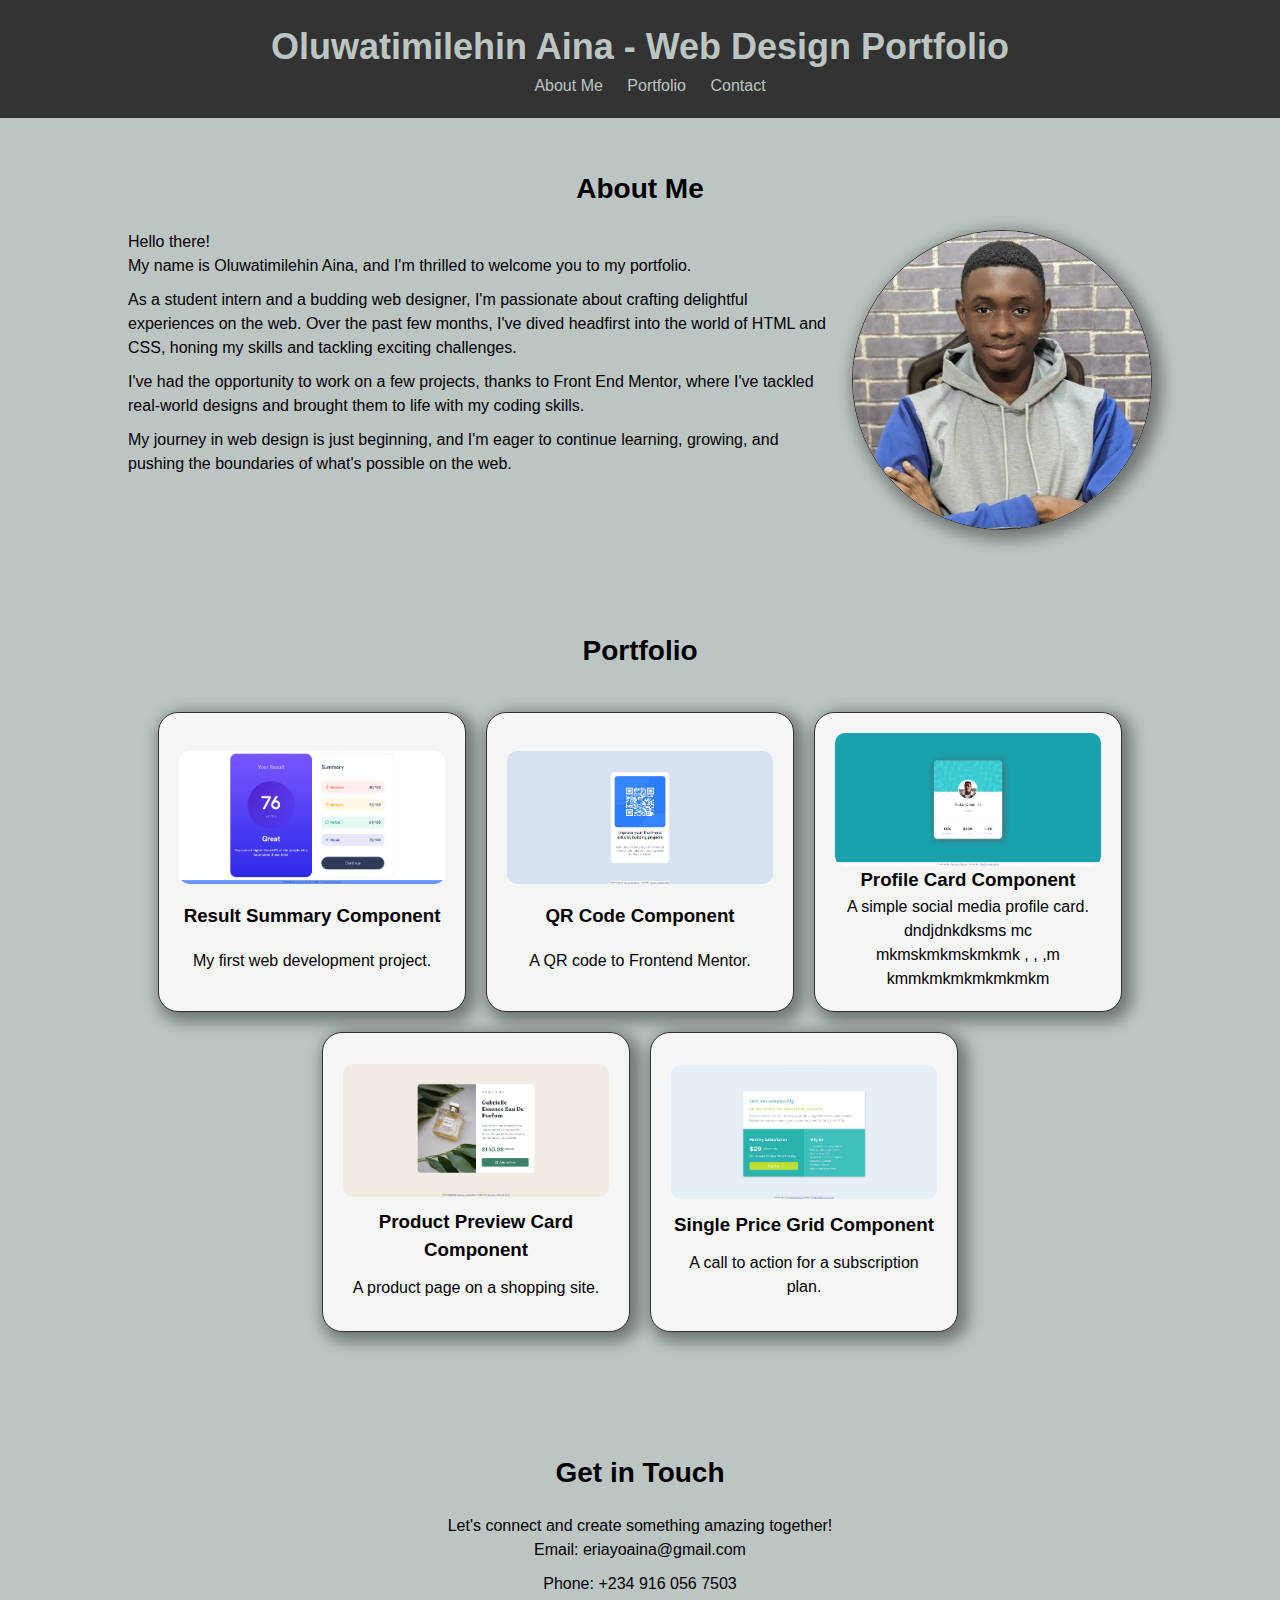
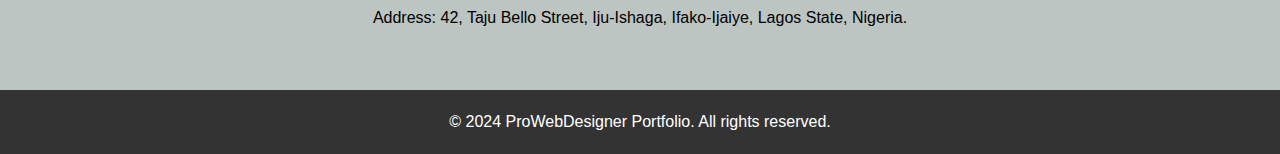
==== index.html @ 7d4c48ee "Added Portfolio files" ====
<!DOCTYPE html>
<html lang="en">
<head>
    <meta charset="UTF-8">
    <meta name="viewport" content="width=device-width, initial-scale=1.0">
    <title>Timilehin Aina's Design Portfolio</title>
    <link rel="stylesheet" href="styles.css">
</head>
<body>
    <header>
        <div class="container">
            <h1>Oluwatimilehin Aina - Web Design Portfolio</h1>
            <nav>
                <ul>
                    <li><a href="#about">About Me</a></li>
                    <li><a href="#portfolio">Portfolio</a></li>
                    <li><a href="#contact">Contact</a></li>
                </ul>
            </nav>
        </div>
    </header>

    <section id="about">
        <div class="container centered">
            <h2>About Me</h2>
            <div class="about-details">
                <img src="./assets/images/profile-pic.jpg" alt="profile-pic">
                <span>Hello there!</span>
                <p>My name is Oluwatimilehin Aina, and I'm thrilled to welcome you to my portfolio.</p>
                <p>As a student intern and a budding web designer, I'm passionate about crafting delightful experiences on the web. Over the past few months, I've dived headfirst into the world of HTML and CSS, honing my skills and tackling exciting challenges.</p>
                <p>I've had the opportunity to work on a few projects, thanks to Front End Mentor, where I've tackled real-world designs and brought them to life with my coding skills.</p>
                <p>My journey in web design is just beginning, and I'm eager to continue learning, growing, and pushing the boundaries of what's possible on the web.</p>
            </div>
        </div>
    </section>

    <section id="portfolio">
        <div class="container centered">
            <h2>Portfolio</h2>
            <div class="portfolio-items" id="portfolio-container">
                <!-- Portfolio items will be added dynamically here -->
            </div>
        </div>
    </section>

    <section id="contact">
        <div class="container centered">
            <h2>Get in Touch</h2>
            <p>Let's connect and create something amazing together!</p>
            <div class="contact-details">
                <p>Email: eriayoaina@gmail.com</p>
                <p>Phone: +234 916 056 7503</p>
                <p>Address: 42, Taju Bello Street, Iju-Ishaga, Ifako-Ijaiye, Lagos State, Nigeria.</p>
            </div>
        </div>
    </section>

    <footer>
        <div class="container">
            <p>&copy; 2024 ProWebDesigner Portfolio. All rights reserved.</p>
        </div>
    </footer>

    <script src="script.js"></script>
</body>
</html>
---- styles.css ----
*, *::before, *::after {
    box-sizing: border-box;
  }
  * {
    margin: 0;
  }
  body {
    line-height: 1.5;
    -webkit-font-smoothing: antialiased;
  }
  img, picture, video, canvas, svg {
    display: block;
    max-width: 100%;
  }
  input, button, textarea, select {
    font: inherit;
  }
  p, h1, h2, h3, h4, h5, h6 {
    overflow-wrap: break-word;
  }
  #root, #__next {
    isolation: isolate;
  }
  /*-----------------------------------------------------------------------------*/
body {
    font-family: 'Comic Sans MS', sans-serif;
    background-color: #BCC5C2;
}

.container {
    width: 80%;
    margin: auto;
}

header, section, footer {
    padding: 5px;
}

header {
    background: #333;
    color: #BCC5C2;
    padding: 20px 0;
}

header h1 {
    font-size: 36px;
    font-weight: bold;
    text-align: center;
}

nav ul {
    list-style-type: none;
    text-align: center;
}

nav ul li {
    display: inline;
    margin-right: 20px;
}

nav ul li a {
    color: #BCC5C2;
    text-decoration: none;
}

section {
    padding: 50px 0;
}

section h2 {
    font-size: 28px;
    margin-bottom: 20px;
    text-align: center;
}

.about-details {
    text-align: left;
}

.about-details img{
    max-width: 100%;
    height: 300px;
    float: right;
    margin-left: 20px;
    border: 1px solid #333333;
    border-radius: 50%;
    box-shadow: 5px 5px 15px 5px  rgb(0, 0, 0, 0.4);
    
}

.about-details p {
    margin-bottom: 10px;
}

.portfolio-items {
    display: flex;
    flex-wrap: wrap;
    justify-content: center;
    align-content: center;
    gap: 20px;
    padding: 20px;
}

.portfolio-item {
    flex: 0 0 calc(33.33% - 20px); 
    max-width: calc(33.33% - 20px);
    min-height: 300px;
    box-sizing: border-box;
    background-color: whitesmoke;
    border: 1px solid #333333;
    border-radius: 20px;
    padding: 20px; 
    box-shadow: 5px 5px 15px 5px  rgb(0, 0, 0, 0.4);
    display: flex;
    flex-direction: column;
    justify-content: space-evenly;
    text-align: center;
}

.portfolio-item img {
    max-width: 100%;
    height:auto;
    border-radius: 10px;
}


footer {
    background: #333;
    color: #fff;
    padding: 20px 0;
    text-align: center;
}

.contact-details {
    text-align: center;
}

.contact-details p {
    margin-bottom: 10px;
}

.centered {
    display: flex;
    align-items: center;
    justify-content: center;
    flex-direction: column;
}

@media screen and (max-width: 992px) {
    /* Two items per row for medium-sized screens */
    .about-details {
        text-align: center;
    }
    
    .about-details img{
        width: auto;
        margin: auto;
        height: 300px;
        float: none;

    }
    .portfolio-item {
        flex-basis: calc(50% - 20px);
        max-width: calc(50% - 20px);
    }
}

@media screen and (max-width: 768px) {
    /* One item per row for small screens */
    .about-details img{
        height: 200px;
    }
    .portfolio-item {
        flex-basis: calc(100% - 20px);
        max-width: calc(100% - 20px);
    }
}
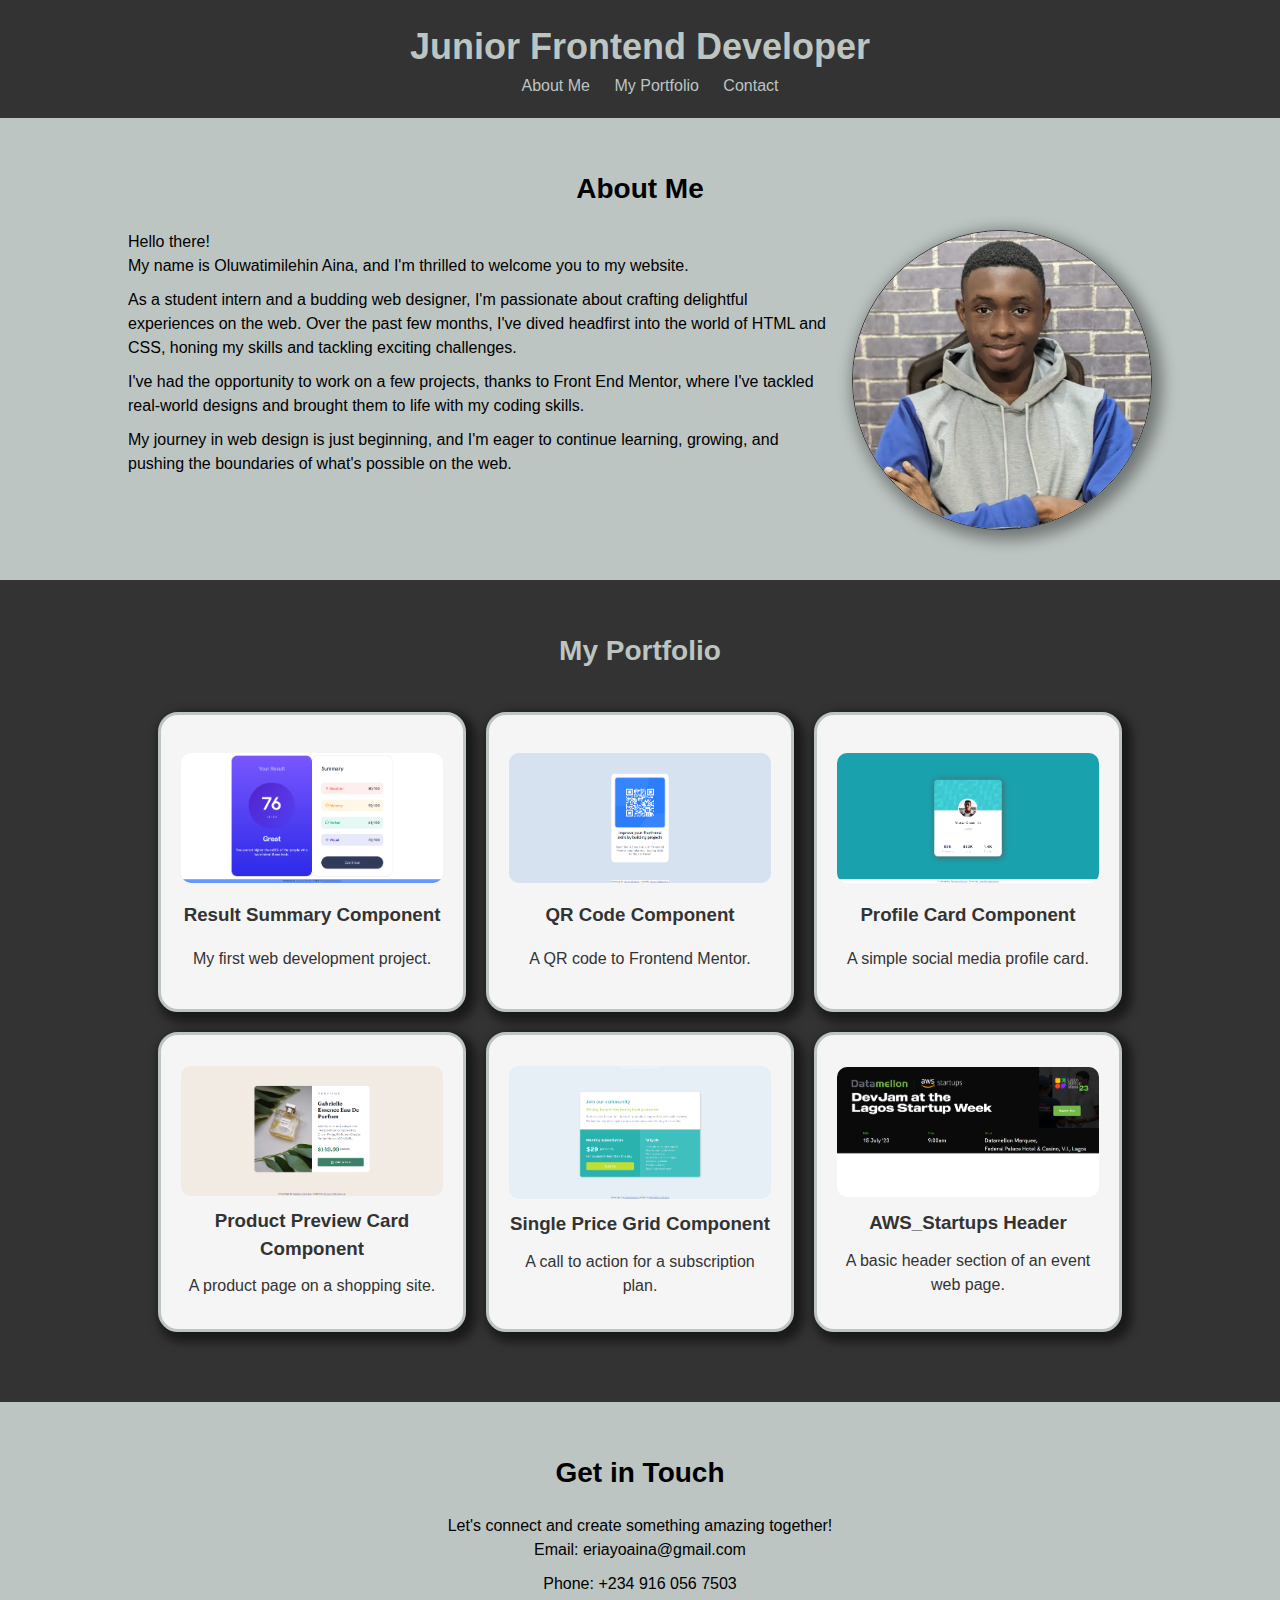
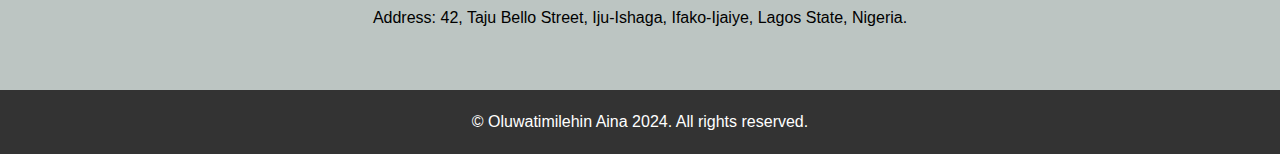
==== commit acead91e: "Made some text edits" ====
--- a/index.html
+++ b/index.html
@@ -9,11 +9,11 @@
 <body>
     <header>
         <div class="container">
-            <h1>Oluwatimilehin Aina - Web Design Portfolio</h1>
+            <h1>Junior Frontend Developer</h1>
             <nav>
                 <ul>
                     <li><a href="#about">About Me</a></li>
-                    <li><a href="#portfolio">Portfolio</a></li>
+                    <li><a href="#portfolio">My Portfolio</a></li>
                     <li><a href="#contact">Contact</a></li>
                 </ul>
             </nav>
@@ -26,7 +26,7 @@
             <div class="about-details">
                 <img src="./assets/images/profile-pic.jpg" alt="profile-pic">
                 <span>Hello there!</span>
-                <p>My name is Oluwatimilehin Aina, and I'm thrilled to welcome you to my portfolio.</p>
+                <p>My name is Oluwatimilehin Aina, and I'm thrilled to welcome you to my website.</p>
                 <p>As a student intern and a budding web designer, I'm passionate about crafting delightful experiences on the web. Over the past few months, I've dived headfirst into the world of HTML and CSS, honing my skills and tackling exciting challenges.</p>
                 <p>I've had the opportunity to work on a few projects, thanks to Front End Mentor, where I've tackled real-world designs and brought them to life with my coding skills.</p>
                 <p>My journey in web design is just beginning, and I'm eager to continue learning, growing, and pushing the boundaries of what's possible on the web.</p>
@@ -36,7 +36,7 @@
 
     <section id="portfolio">
         <div class="container centered">
-            <h2>Portfolio</h2>
+            <h2>My Portfolio</h2>
             <div class="portfolio-items" id="portfolio-container">
                 <!-- Portfolio items will be added dynamically here -->
             </div>
@@ -57,7 +57,7 @@
 
     <footer>
         <div class="container">
-            <p>&copy; 2024 ProWebDesigner Portfolio. All rights reserved.</p>
+            <p>&copy; Oluwatimilehin Aina 2024. All rights reserved.</p>
         </div>
     </footer>
 
--- a/styles.css
+++ b/styles.css
@@ -92,6 +92,11 @@
     margin-bottom: 10px;
 }
 
+#portfolio {
+    background-color: #333;
+    color: #BCC5C2;
+}
+
 .portfolio-items {
     display: flex;
     flex-wrap: wrap;
@@ -107,10 +112,11 @@
     min-height: 300px;
     box-sizing: border-box;
     background-color: whitesmoke;
-    border: 1px solid #333333;
+    color: #333;
+    border: 3px solid #BCC5C2;
     border-radius: 20px;
     padding: 20px; 
-    box-shadow: 5px 5px 15px 5px  rgb(0, 0, 0, 0.4);
+    box-shadow: 5px 5px 10px 5px  rgb(0, 0, 0, 0.5);
     display: flex;
     flex-direction: column;
     justify-content: space-evenly;
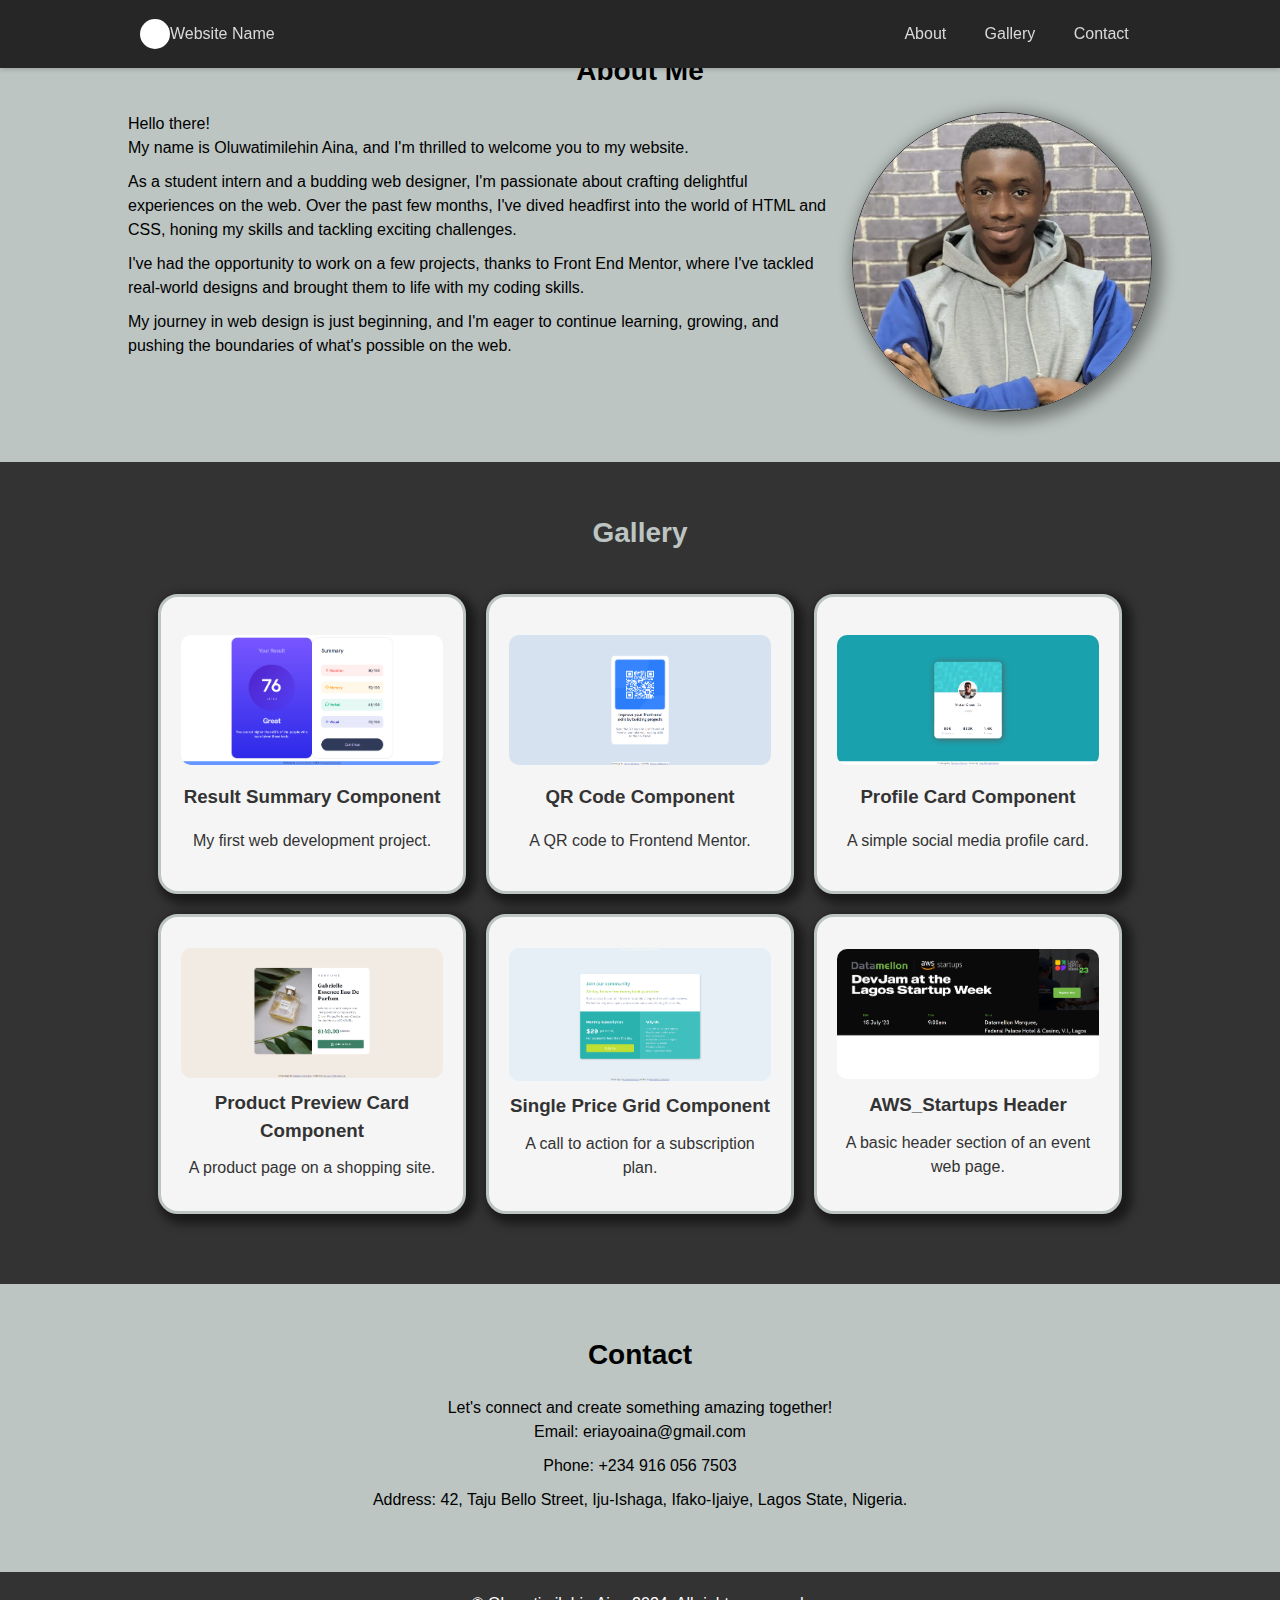
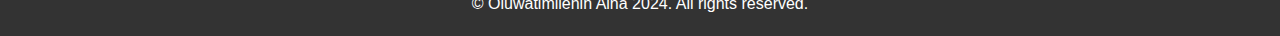
==== commit b7113897: "edited the navbar" ====
--- a/index.html
+++ b/index.html
@@ -7,18 +7,32 @@
     <link rel="stylesheet" href="styles.css">
 </head>
 <body>
-    <header>
-        <div class="container">
-            <h1>Junior Frontend Developer</h1>
-            <nav>
-                <ul>
-                    <li><a href="#about">About Me</a></li>
-                    <li><a href="#portfolio">My Portfolio</a></li>
-                    <li><a href="#contact">Contact</a></li>
-                </ul>
-            </nav>
-        </div>
-    </header>
+    <header id="navbar">
+        <nav class="navbar-container container">
+          <a href="" class="home-link">
+            <div class="navbar-logo"></div>
+            Website Name
+          </a>
+          <button
+            type="button"
+            id="navbar-toggle"
+            aria-controls="navbar-menu"
+            aria-label="Toggle menu"
+            aria-expanded="false"
+          >
+            <span class="icon-bar"></span>
+            <span class="icon-bar"></span>
+            <span class="icon-bar"></span>
+          </button>
+          <div id="navbar-menu" aria-labelledby="navbar-toggle">
+            <ul class="navbar-links">
+              <li class="navbar-item"><a class="navbar-link" href="#about">About</a></li>
+              <li class="navbar-item"><a class="navbar-link" href="#portfolio">Gallery</a></li>
+              <li class="navbar-item"><a class="navbar-link" href="#contact">Contact</a></li>
+            </ul>
+          </div>
+        </nav>
+      </header>
 
     <section id="about">
         <div class="container centered">
@@ -36,7 +50,7 @@
 
     <section id="portfolio">
         <div class="container centered">
-            <h2>My Portfolio</h2>
+            <h2>Gallery</h2>
             <div class="portfolio-items" id="portfolio-container">
                 <!-- Portfolio items will be added dynamically here -->
             </div>
@@ -45,7 +59,7 @@
 
     <section id="contact">
         <div class="container centered">
-            <h2>Get in Touch</h2>
+            <h2>Contact</h2>
             <p>Let's connect and create something amazing together!</p>
             <div class="contact-details">
                 <p>Email: eriayoaina@gmail.com</p>
@@ -61,6 +75,7 @@
         </div>
     </footer>
 
-    <script src="script.js"></script>
+    <script src="navbar_toggle.js"></script>
+    <script src="portfolio_adder.js"></script>
 </body>
 </html>
--- a/styles.css
+++ b/styles.css
@@ -1,3 +1,9 @@
+:root {
+    --navbar-bg-color: hsl(0, 0%, 15%);
+    --navbar-text-color: hsl(0, 0%, 85%);
+    --navbar-text-color-focus: white;
+    --navbar-bg-contrast: hsl(0, 0%, 25%);
+  }
 *, *::before, *::after {
     box-sizing: border-box;
   }
@@ -36,33 +42,141 @@
     padding: 5px;
 }
 
-header {
-    background: #333;
+#navbar {
     color: #BCC5C2;
-    padding: 20px 0;
-}
-
-header h1 {
-    font-size: 36px;
-    font-weight: bold;
-    text-align: center;
-}
-
-nav ul {
-    list-style-type: none;
-    text-align: center;
-}
-
-nav ul li {
-    display: inline;
-    margin-right: 20px;
-}
-
-nav ul li a {
-    color: #BCC5C2;
+}
+
+#navbar {
+    --navbar-height: 7.5%;
+    position: fixed;
+    height: var(--navbar-height);
+    background-color: var(--navbar-bg-color);
+    left: 0;
+    right: 0;
+    box-shadow: 0 2px 4px rgba(0, 0, 0, 0.15);
+  }
+
+  .navbar-container {
+    display: flex;
+    justify-content: space-between;
+    height: 100%;
+    align-items: center;
+  }
+
+  .navbar-item {
+    margin: 0.4em;
+    width: 100%;
+  }
+  
+  .home-link,
+  .navbar-link {
+    color: var(--navbar-text-color);
     text-decoration: none;
-}
-
+    display: flex;
+    font-weight: 400;
+    align-items: center;
+  }
+  
+  .home-link:is(:focus, :hover) {
+    color: var(--navbar-text-color-focus);
+  }
+  
+  .navbar-link {
+    justify-content: center;
+    width: 100%;
+    padding: 0.4em 0.8em;
+    border-radius: 5px;
+  }
+  
+  .navbar-link:is(:focus, :hover) {
+    color: var(--navbar-text-color-focus);
+    background-color: var(--navbar-bg-contrast);
+  }
+
+  .navbar-logo {
+  background-color: var(--navbar-text-color-focus);
+  border-radius: 50%;
+  width: 30px;
+  height: 30px;
+  margin-inline-start: 0.5em;
+}
+
+#navbar-toggle {
+    cursor: pointer;
+    border: none;
+    background-color: transparent;
+    width: 40px;
+    height: 40px;
+    display: flex;
+    align-items: center;
+    justify-content: center;
+    flex-direction: column;
+  }
+
+  .icon-bar {
+    display: block;
+    width: 25px;
+    height: 4px;
+    margin: 2px;
+    background-color: var(--navbar-text-color);
+  }
+  
+  #navbar-toggle:is(:focus, :hover) .icon-bar {
+    background-color: var(--navbar-text-color-focus);
+  }
+
+  #navbar-toggle[aria-expanded='true'] .icon-bar:is(:first-child, :last-child) {
+    position: absolute;
+    margin: 0;
+    width: 30px;
+  }
+  
+  #navbar-toggle[aria-expanded='true'] .icon-bar:first-child {
+    transform: rotate(45deg);
+  }
+  
+  #navbar-toggle[aria-expanded='true'] .icon-bar:nth-child(2) {
+    opacity: 0;
+  }
+  
+  #navbar-toggle[aria-expanded='true'] .icon-bar:last-child {
+    transform: rotate(-45deg);
+  }
+
+  #navbar-menu {
+  position: fixed;
+  top: var(--navbar-height);
+  bottom: 0;
+  opacity: 0;
+  visibility: hidden;
+  left: 0;
+  right: 0;
+  }
+
+ #navbar-toggle[aria-expanded='true'] + #navbar-menu {
+  background-color: rgba(0, 0, 0, 0.4);
+  opacity: 1;
+  visibility: visible;
+  }
+
+  .navbar-links {
+    list-style: none;
+    position: absolute;
+    background-color: var(--navbar-bg-color);
+    display: flex;
+    flex-direction: column;
+    align-items: center;
+    left: 0;
+    right: 0;
+    margin: 1.4rem;
+    border-radius: 5px;
+    box-shadow: 0 0 20px rgba(0, 0, 0, 0.3);
+  }
+  
+  #navbar-toggle[aria-expanded='true'] + #navbar-menu .navbar-links {
+    padding: 1em;
+  }
+/*--------------------------------------------*/
 section {
     padding: 50px 0;
 }
@@ -152,6 +266,32 @@
     flex-direction: column;
 }
 
+@media screen and (min-width: 768px) {
+    #navbar-toggle,
+    #navbar-toggle[aria-expanded='true'] {
+      display: none;
+    }
+  
+    #navbar-menu,
+    #navbar-toggle[aria-expanded='true'] + #navbar-menu {
+      visibility: visible;
+      opacity: 1;
+      position: static;
+      display: block;
+      height: 100%;
+    }
+  
+    .navbar-links,
+    #navbar-toggle[aria-expanded='true'] + #navbar-menu .navbar-links {
+      margin: 0;
+      padding: 0;
+      box-shadow: none;
+      position: static;
+      flex-direction: row;
+      width: 100%;
+      height: 100%;
+    }
+  }
 @media screen and (max-width: 992px) {
     /* Two items per row for medium-sized screens */
     .about-details {
@@ -173,6 +313,7 @@
 
 @media screen and (max-width: 768px) {
     /* One item per row for small screens */
+
     .about-details img{
         height: 200px;
     }
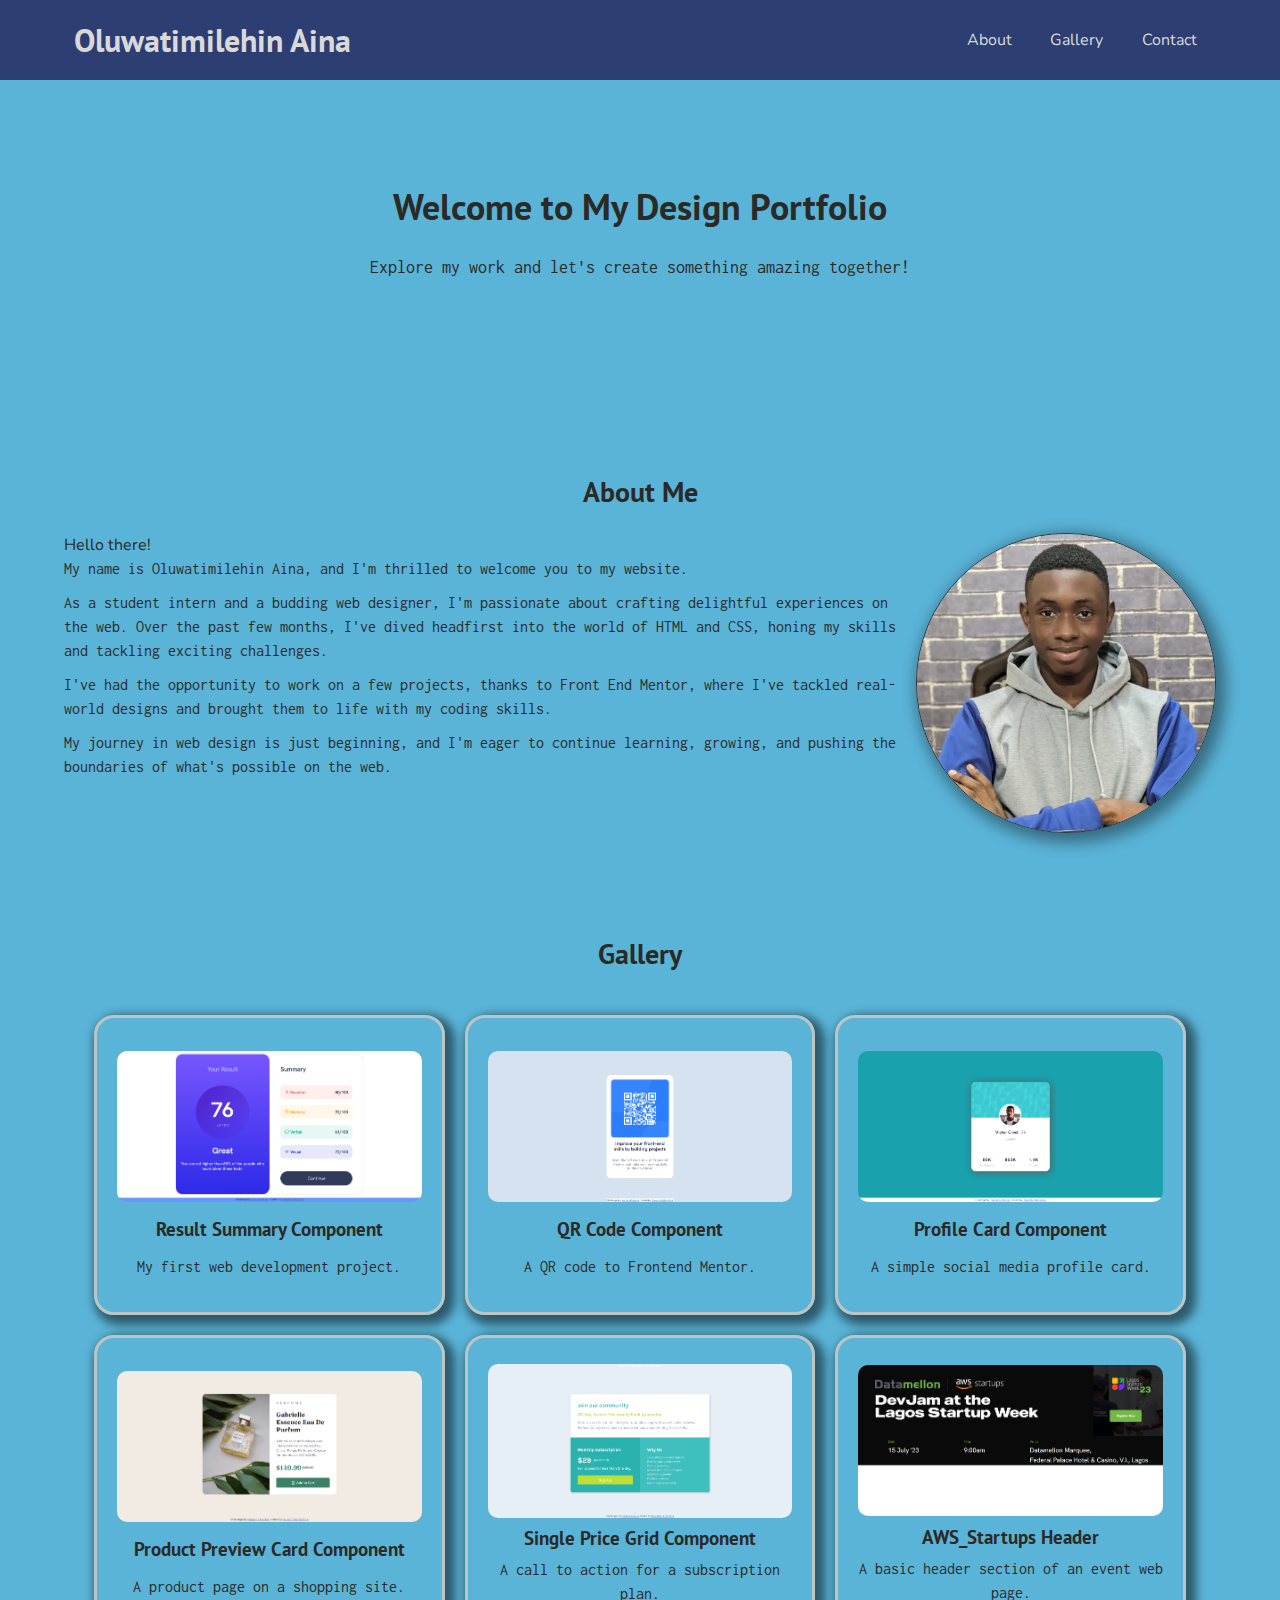
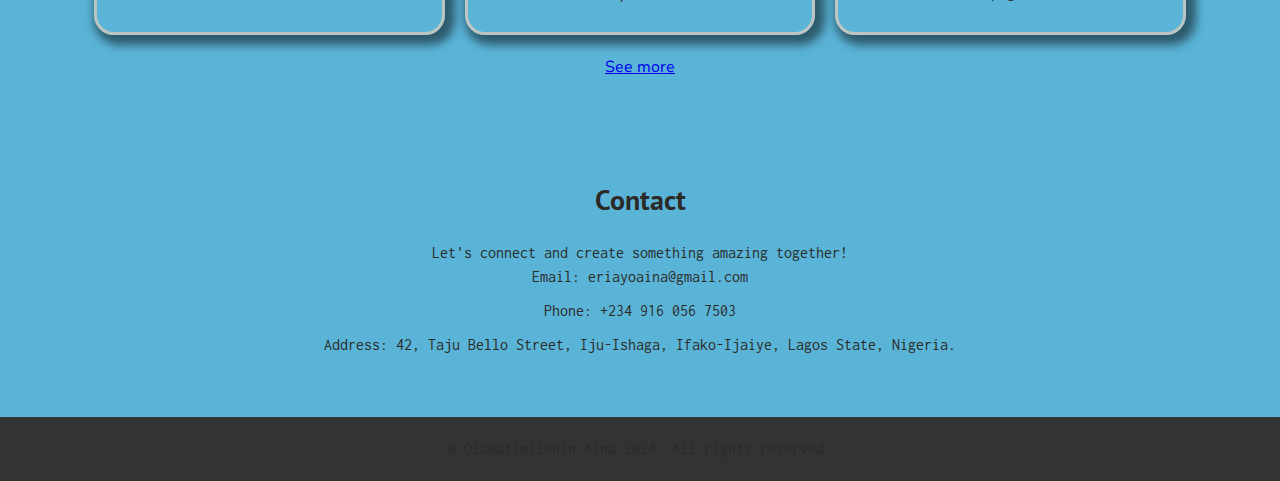
==== commit c5761fcc: "Added fonts to the website" ====
--- a/index.html
+++ b/index.html
@@ -1,3 +1,4 @@
+<!--Dont forget to add a 'To Top' button-->
 <!DOCTYPE html>
 <html lang="en">
 <head>
@@ -5,40 +6,41 @@
     <meta name="viewport" content="width=device-width, initial-scale=1.0">
     <title>Timilehin Aina's Design Portfolio</title>
     <link rel="stylesheet" href="styles.css">
+    <link rel="preconnect" href="https://fonts.googleapis.com">
+    <link rel="preconnect" href="https://fonts.gstatic.com" crossorigin>
+    <link href="https://fonts.googleapis.com/css2?family=Inconsolata:wght@200..900&family=Nunito:ital,wght@0,200..1000;1,200..1000&family=PT+Sans:ital,wght@0,400;0,700;1,400;1,700&display=swap" rel="stylesheet">
 </head>
 <body>
-    <header id="navbar">
-        <nav class="navbar-container container">
-          <a href="" class="home-link">
-            <div class="navbar-logo"></div>
-            Website Name
+    <header id="navbar" class="container">
+        <nav class="navbar-container ">
+          <a href="./index.html" class="home-link" title="Home">
+            <h1 style="padding: 10px;">Oluwatimilehin Aina</h1>
           </a>
-          <button
-            type="button"
-            id="navbar-toggle"
-            aria-controls="navbar-menu"
-            aria-label="Toggle menu"
-            aria-expanded="false"
-          >
+          <button type="button" id="navbar-toggle" aria-controls="navbar-menu" aria-label="Toggle menu" aria-expanded="false">
             <span class="icon-bar"></span>
             <span class="icon-bar"></span>
             <span class="icon-bar"></span>
           </button>
-          <div id="navbar-menu" aria-labelledby="navbar-toggle">
+          <div id="navbar-menu">
             <ul class="navbar-links">
               <li class="navbar-item"><a class="navbar-link" href="#about">About</a></li>
-              <li class="navbar-item"><a class="navbar-link" href="#portfolio">Gallery</a></li>
+              <li class="navbar-item"><a class="navbar-link" href="./gallery.html">Gallery</a></li>
               <li class="navbar-item"><a class="navbar-link" href="#contact">Contact</a></li>
             </ul>
           </div>
         </nav>
       </header>
-
+    <section id="hero">
+            <div class="container centered">
+                <h1>Welcome to My Design Portfolio</h1>
+                <p>Explore my work and let's create something amazing together!</p>
+            </div>
+    </section>
     <section id="about">
         <div class="container centered">
             <h2>About Me</h2>
             <div class="about-details">
-                <img src="./assets/images/profile-pic.jpg" alt="profile-pic">
+                <img src="./assets/images/profile-pic.jpg" alt="Profile Picture">
                 <span>Hello there!</span>
                 <p>My name is Oluwatimilehin Aina, and I'm thrilled to welcome you to my website.</p>
                 <p>As a student intern and a budding web designer, I'm passionate about crafting delightful experiences on the web. Over the past few months, I've dived headfirst into the world of HTML and CSS, honing my skills and tackling exciting challenges.</p>
@@ -54,6 +56,7 @@
             <div class="portfolio-items" id="portfolio-container">
                 <!-- Portfolio items will be added dynamically here -->
             </div>
+            <a href="./gallery.html">See more</a>
         </div>
     </section>
 
--- a/styles.css
+++ b/styles.css
@@ -1,10 +1,16 @@
-:root {
-    --navbar-bg-color: hsl(0, 0%, 15%);
+  :root {
+    --navbar-bg-color: hsl(225, 44%, 31%);
     --navbar-text-color: hsl(0, 0%, 85%);
     --navbar-text-color-focus: white;
-    --navbar-bg-contrast: hsl(0, 0%, 25%);
-  }
-*, *::before, *::after {
+    --navbar-bg-contrast: hsl(197, 62%, 60%);
+    --bg-color: hsl(197, 62%, 60%);
+    --color: hsl(40, 7%, 16%);
+    --primary-font: 'Inconsolata', 'Consolas', monospace;
+    --secondary-font: 'PT Sans', Arial, sans-serif;
+    --accent-font: 'Nunito', 'Segoe UI', sans-serif;
+
+  }
+  *, *::before, *::after {
     box-sizing: border-box;
   }
   * {
@@ -13,6 +19,9 @@
   body {
     line-height: 1.5;
     -webkit-font-smoothing: antialiased;
+    background-color: var(--bg-color);
+    color: var(--color);
+    font-family: var(--primary-font);
   }
   img, picture, video, canvas, svg {
     display: block;
@@ -24,36 +33,45 @@
   p, h1, h2, h3, h4, h5, h6 {
     overflow-wrap: break-word;
   }
+
+  h1, h2, h3, h4, h5, h6 {
+    font-family: var(--secondary-font);
+  }
+
+  a, span {
+    font-family: var(--accent-font);
+  }
+
   #root, #__next {
     isolation: isolate;
   }
   /*-----------------------------------------------------------------------------*/
-body {
-    font-family: 'Comic Sans MS', sans-serif;
-    background-color: #BCC5C2;
-}
-
-.container {
-    width: 80%;
-    margin: auto;
-}
-
-header, section, footer {
+  .container {
+    min-width: 80%;
+    padding: 0 5%;
+  }
+
+  .centered {
+  display: flex;
+  align-items: center;
+  justify-content: center;
+  flex-direction: column;
+  }
+
+  
+  header, section, footer {
     padding: 5px;
-}
-
-#navbar {
-    color: #BCC5C2;
-}
-
-#navbar {
-    --navbar-height: 7.5%;
-    position: fixed;
+  }
+
+  #navbar {
+    --navbar-height: 80px;
+    position: sticky;
     height: var(--navbar-height);
     background-color: var(--navbar-bg-color);
+    top: 0;
     left: 0;
     right: 0;
-    box-shadow: 0 2px 4px rgba(0, 0, 0, 0.15);
+    transition: 0.5s ease;
   }
 
   .navbar-container {
@@ -67,7 +85,7 @@
     margin: 0.4em;
     width: 100%;
   }
-  
+
   .home-link,
   .navbar-link {
     color: var(--navbar-text-color);
@@ -76,32 +94,24 @@
     font-weight: 400;
     align-items: center;
   }
-  
+
   .home-link:is(:focus, :hover) {
     color: var(--navbar-text-color-focus);
   }
-  
+
   .navbar-link {
     justify-content: center;
     width: 100%;
     padding: 0.4em 0.8em;
     border-radius: 5px;
   }
-  
+
   .navbar-link:is(:focus, :hover) {
     color: var(--navbar-text-color-focus);
     background-color: var(--navbar-bg-contrast);
   }
 
-  .navbar-logo {
-  background-color: var(--navbar-text-color-focus);
-  border-radius: 50%;
-  width: 30px;
-  height: 30px;
-  margin-inline-start: 0.5em;
-}
-
-#navbar-toggle {
+  #navbar-toggle {
     cursor: pointer;
     border: none;
     background-color: transparent;
@@ -120,7 +130,7 @@
     margin: 2px;
     background-color: var(--navbar-text-color);
   }
-  
+
   #navbar-toggle:is(:focus, :hover) .icon-bar {
     background-color: var(--navbar-text-color-focus);
   }
@@ -130,15 +140,15 @@
     margin: 0;
     width: 30px;
   }
-  
+
   #navbar-toggle[aria-expanded='true'] .icon-bar:first-child {
     transform: rotate(45deg);
   }
-  
+
   #navbar-toggle[aria-expanded='true'] .icon-bar:nth-child(2) {
     opacity: 0;
   }
-  
+
   #navbar-toggle[aria-expanded='true'] .icon-bar:last-child {
     transform: rotate(-45deg);
   }
@@ -153,7 +163,7 @@
   right: 0;
   }
 
- #navbar-toggle[aria-expanded='true'] + #navbar-menu {
+  #navbar-toggle[aria-expanded='true'] + #navbar-menu {
   background-color: rgba(0, 0, 0, 0.4);
   opacity: 1;
   visibility: visible;
@@ -172,26 +182,43 @@
     border-radius: 5px;
     box-shadow: 0 0 20px rgba(0, 0, 0, 0.3);
   }
-  
+
   #navbar-toggle[aria-expanded='true'] + #navbar-menu .navbar-links {
     padding: 1em;
   }
-/*--------------------------------------------*/
-section {
+  /*--------------------------------------------*/
+  section {
     padding: 50px 0;
-}
-
-section h2 {
+  }
+
+  section h2 {
     font-size: 28px;
     margin-bottom: 20px;
     text-align: center;
-}
-
-.about-details {
+  }
+
+  #hero {
+  /*background-color: #333;  Adjust as needed 
+  color: #fff; /* Text color for the hero banner */
+  padding: 100px 0; /* Adjust padding as needed */
+  text-align: center;
+  }
+
+  #hero h1 {
+  font-size: 36px; /* Adjust font size as needed */
+  margin-bottom: 20px;
+  }
+
+  #hero p {
+  font-size: 18px; /* Adjust font size as needed */
+  margin-bottom: 40px;
+  }
+  /*About Section*/
+  .about-details {
     text-align: left;
-}
-
-.about-details img{
+  }
+
+  .about-details img{
     max-width: 100%;
     height: 300px;
     float: right;
@@ -200,33 +227,29 @@
     border-radius: 50%;
     box-shadow: 5px 5px 15px 5px  rgb(0, 0, 0, 0.4);
     
-}
-
-.about-details p {
+  }
+
+  .about-details p {
     margin-bottom: 10px;
-}
-
-#portfolio {
-    background-color: #333;
-    color: #BCC5C2;
-}
-
-.portfolio-items {
+  }
+
+  .portfolio-items {
     display: flex;
     flex-wrap: wrap;
     justify-content: center;
     align-content: center;
     gap: 20px;
     padding: 20px;
-}
-
-.portfolio-item {
+  }
+
+  .portfolio-item {
     flex: 0 0 calc(33.33% - 20px); 
     max-width: calc(33.33% - 20px);
+    min-width: 300px;
     min-height: 300px;
     box-sizing: border-box;
-    background-color: whitesmoke;
-    color: #333;
+    /*background-color: whitesmoke;
+    color: #333;*/
     border: 3px solid #BCC5C2;
     border-radius: 20px;
     padding: 20px; 
@@ -235,43 +258,37 @@
     flex-direction: column;
     justify-content: space-evenly;
     text-align: center;
-}
-
-.portfolio-item img {
+  }
+
+  .portfolio-item img {
     max-width: 100%;
     height:auto;
     border-radius: 10px;
-}
-
-
-footer {
+  }
+
+
+  footer {
     background: #333;
-    color: #fff;
+    /*color: #fff;*/
     padding: 20px 0;
     text-align: center;
-}
-
-.contact-details {
+  }
+
+  .contact-details {
     text-align: center;
-}
-
-.contact-details p {
+  }
+
+  .contact-details p {
     margin-bottom: 10px;
-}
-
-.centered {
-    display: flex;
-    align-items: center;
-    justify-content: center;
-    flex-direction: column;
-}
-
-@media screen and (min-width: 768px) {
+  }
+
+  /*---------------------------------------------------------------*/
+  @media screen and (min-width: 768px) {
     #navbar-toggle,
     #navbar-toggle[aria-expanded='true'] {
       display: none;
     }
-  
+
     #navbar-menu,
     #navbar-toggle[aria-expanded='true'] + #navbar-menu {
       visibility: visible;
@@ -280,7 +297,7 @@
       display: block;
       height: 100%;
     }
-  
+
     .navbar-links,
     #navbar-toggle[aria-expanded='true'] + #navbar-menu .navbar-links {
       margin: 0;
@@ -292,7 +309,7 @@
       height: 100%;
     }
   }
-@media screen and (max-width: 992px) {
+  @media screen and (max-width: 1180px) {
     /* Two items per row for medium-sized screens */
     .about-details {
         text-align: center;
@@ -309,9 +326,9 @@
         flex-basis: calc(50% - 20px);
         max-width: calc(50% - 20px);
     }
-}
-
-@media screen and (max-width: 768px) {
+  }
+
+  @media screen and (max-width: 920px) {
     /* One item per row for small screens */
 
     .about-details img{
@@ -321,4 +338,4 @@
         flex-basis: calc(100% - 20px);
         max-width: calc(100% - 20px);
     }
-}
+  }
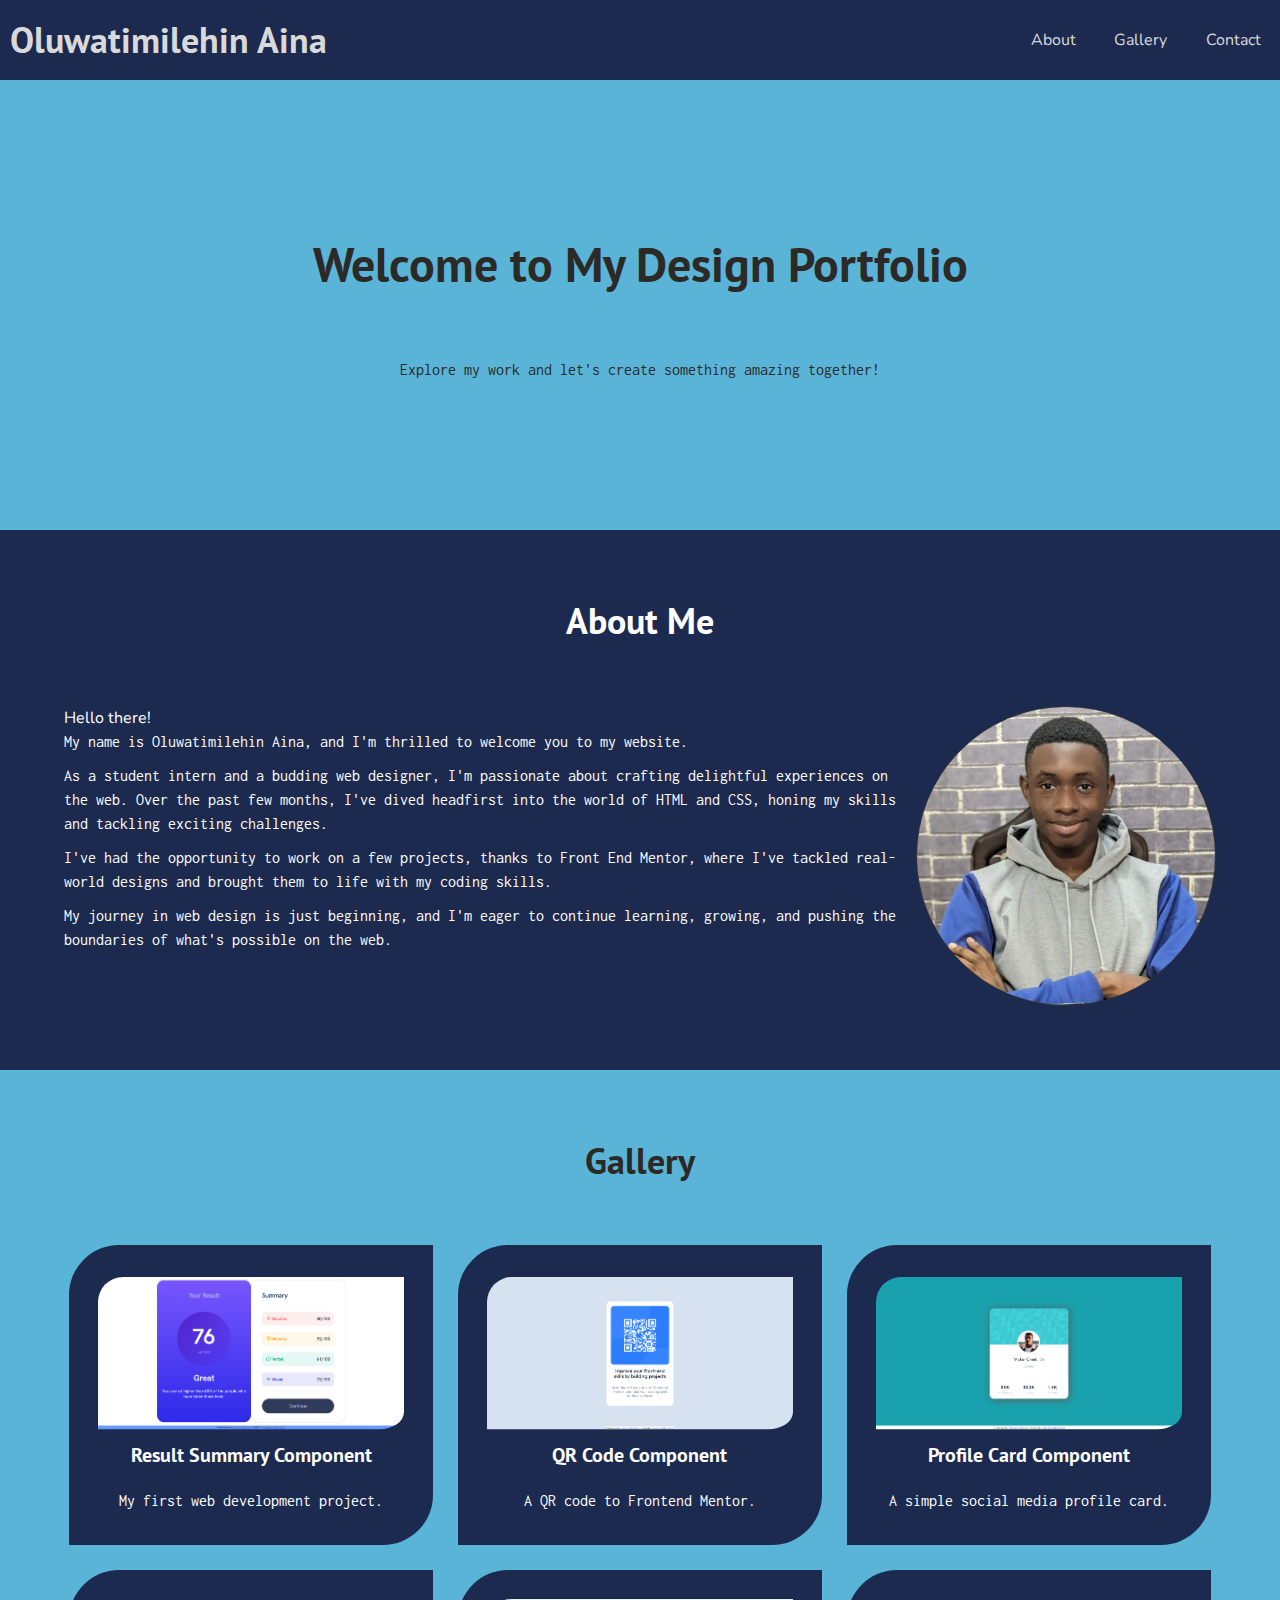
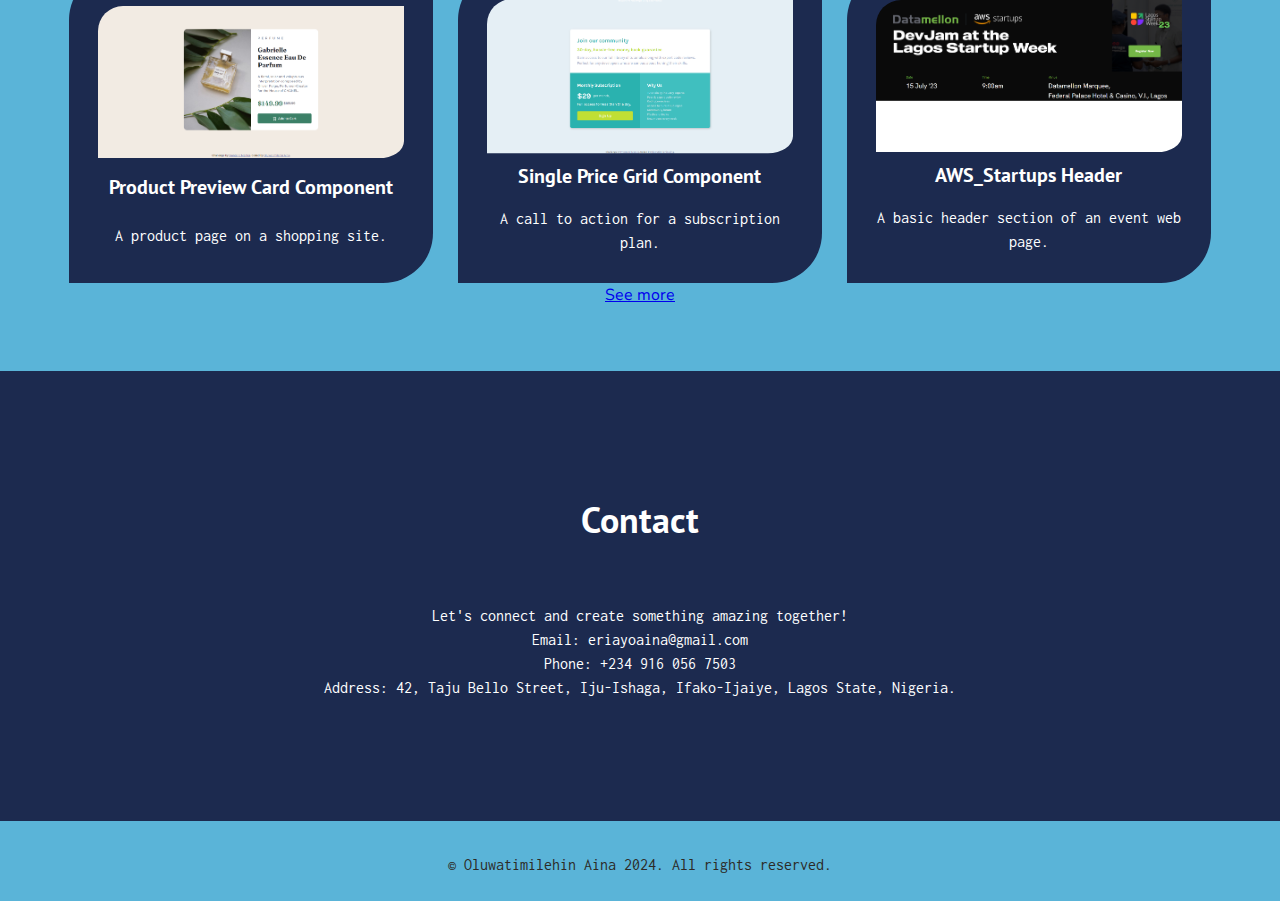
==== commit f34f69a7: "Modified CSS Stylesheet and HTML code" ====
--- a/index.html
+++ b/index.html
@@ -11,10 +11,10 @@
     <link href="https://fonts.googleapis.com/css2?family=Inconsolata:wght@200..900&family=Nunito:ital,wght@0,200..1000;1,200..1000&family=PT+Sans:ital,wght@0,400;0,700;1,400;1,700&display=swap" rel="stylesheet">
 </head>
 <body>
-    <header id="navbar" class="container">
+    <header id="navbar">
         <nav class="navbar-container ">
           <a href="./index.html" class="home-link" title="Home">
-            <h1 style="padding: 10px;">Oluwatimilehin Aina</h1>
+            <h2 style="padding: 10px;">Oluwatimilehin Aina</h1>
           </a>
           <button type="button" id="navbar-toggle" aria-controls="navbar-menu" aria-label="Toggle menu" aria-expanded="false">
             <span class="icon-bar"></span>
@@ -31,13 +31,13 @@
         </nav>
       </header>
     <section id="hero">
-            <div class="container centered">
-                <h1>Welcome to My Design Portfolio</h1>
-                <p>Explore my work and let's create something amazing together!</p>
-            </div>
+        <div class="container centered">
+            <h1>Welcome to My Design Portfolio</h1>
+            <p>Explore my work and let's create something amazing together!</p>
+        </div>
     </section>
     <section id="about">
-        <div class="container centered">
+        <div class="alternate container centered">
             <h2>About Me</h2>
             <div class="about-details">
                 <img src="./assets/images/profile-pic.jpg" alt="Profile Picture">
@@ -61,21 +61,17 @@
     </section>
 
     <section id="contact">
-        <div class="container centered">
+        <div class="alternate container centered">
             <h2>Contact</h2>
             <p>Let's connect and create something amazing together!</p>
-            <div class="contact-details">
-                <p>Email: eriayoaina@gmail.com</p>
-                <p>Phone: +234 916 056 7503</p>
-                <p>Address: 42, Taju Bello Street, Iju-Ishaga, Ifako-Ijaiye, Lagos State, Nigeria.</p>
-            </div>
+            <p>Email: eriayoaina@gmail.com</p>
+            <p>Phone: +234 916 056 7503</p>
+            <p>Address: 42, Taju Bello Street, Iju-Ishaga, Ifako-Ijaiye, Lagos State, Nigeria.</p>
         </div>
     </section>
 
     <footer>
-        <div class="container">
             <p>&copy; Oluwatimilehin Aina 2024. All rights reserved.</p>
-        </div>
     </footer>
 
     <script src="navbar_toggle.js"></script>
--- a/styles.css
+++ b/styles.css
@@ -1,13 +1,20 @@
   :root {
-    --navbar-bg-color: hsl(225, 44%, 31%);
+    --navbar-bg-color: hsl(224, 48%, 21%);
     --navbar-text-color: hsl(0, 0%, 85%);
-    --navbar-text-color-focus: white;
+    --navbar-text-color-focus: hsl(0, 0%, 100%);
     --navbar-bg-contrast: hsl(197, 62%, 60%);
     --bg-color: hsl(197, 62%, 60%);
     --color: hsl(40, 7%, 16%);
+    --alt-bg: hsl(224, 48%, 21%);
+    --alt-text: hsl(0, 0%, 100%);
     --primary-font: 'Inconsolata', 'Consolas', monospace;
     --secondary-font: 'PT Sans', Arial, sans-serif;
     --accent-font: 'Nunito', 'Segoe UI', sans-serif;
+    --large-font: 3rem;
+    --medium-font: 2.25rem;
+    --smaller-font: 1.25rem;
+    --bold: 700;
+    --regular: 400;
 
   }
   *, *::before, *::after {
@@ -24,6 +31,7 @@
     font-family: var(--primary-font);
   }
   img, picture, video, canvas, svg {
+
     display: block;
     max-width: 100%;
   }
@@ -36,6 +44,22 @@
 
   h1, h2, h3, h4, h5, h6 {
     font-family: var(--secondary-font);
+    padding: 0% 0% 5%;
+  }
+
+  h1 {
+    font-size: var(--large-font);
+    font-weight: var(--bold);
+  }
+
+  h2 {
+    font-size: var(--medium-font);
+    font-weight: var(--bold);
+  }
+
+  h3 {
+    font-size: var(--smaller-font);
+    font-weight: var(--bold);
   }
 
   a, span {
@@ -46,21 +70,22 @@
     isolation: isolate;
   }
   /*-----------------------------------------------------------------------------*/
+
   .container {
-    min-width: 80%;
-    padding: 0 5%;
-  }
-
-  .centered {
+    padding: 5%;
+    min-height: 50vh;
+  }
+  
+  .centered{
   display: flex;
   align-items: center;
   justify-content: center;
   flex-direction: column;
   }
 
-  
-  header, section, footer {
-    padding: 5px;
+  .alternate {
+    background-color: var(--alt-bg);
+    color: var(--alt-text);
   }
 
   #navbar {
@@ -170,7 +195,7 @@
   }
 
   .navbar-links {
-    list-style: none;
+    list-style: none; 
     position: absolute;
     background-color: var(--navbar-bg-color);
     display: flex;
@@ -187,33 +212,6 @@
     padding: 1em;
   }
   /*--------------------------------------------*/
-  section {
-    padding: 50px 0;
-  }
-
-  section h2 {
-    font-size: 28px;
-    margin-bottom: 20px;
-    text-align: center;
-  }
-
-  #hero {
-  /*background-color: #333;  Adjust as needed 
-  color: #fff; /* Text color for the hero banner */
-  padding: 100px 0; /* Adjust padding as needed */
-  text-align: center;
-  }
-
-  #hero h1 {
-  font-size: 36px; /* Adjust font size as needed */
-  margin-bottom: 20px;
-  }
-
-  #hero p {
-  font-size: 18px; /* Adjust font size as needed */
-  margin-bottom: 40px;
-  }
-  /*About Section*/
   .about-details {
     text-align: left;
   }
@@ -223,9 +221,9 @@
     height: 300px;
     float: right;
     margin-left: 20px;
-    border: 1px solid #333333;
+    border: 1px solid hsl(0, 0%, 20%);
     border-radius: 50%;
-    box-shadow: 5px 5px 15px 5px  rgb(0, 0, 0, 0.4);
+    /*box-shadow: 5px 5px 15px 5px  rgb(0, 0, 0, 0.4);*/
     
   }
 
@@ -238,8 +236,7 @@
     flex-wrap: wrap;
     justify-content: center;
     align-content: center;
-    gap: 20px;
-    padding: 20px;
+    gap: 25px;
   }
 
   .portfolio-item {
@@ -248,12 +245,11 @@
     min-width: 300px;
     min-height: 300px;
     box-sizing: border-box;
-    /*background-color: whitesmoke;
-    color: #333;*/
-    border: 3px solid #BCC5C2;
-    border-radius: 20px;
-    padding: 20px; 
-    box-shadow: 5px 5px 10px 5px  rgb(0, 0, 0, 0.5);
+    background-color: hsl(224, 48%, 21%); 
+    color: hsl(0, 0%, 100%);       
+    border-radius: 50px 0px; 
+    padding: 2.5%;
+    /*box-shadow: 5px 5px 10px 5px  rgb(0, 0, 0, 0.5);*/
     display: flex;
     flex-direction: column;
     justify-content: space-evenly;
@@ -263,23 +259,14 @@
   .portfolio-item img {
     max-width: 100%;
     height:auto;
-    border-radius: 10px;
-  }
-
+    border-radius: 25px 0px;
+    padding-bottom: 2.5%;
+  }
 
   footer {
-    background: #333;
-    /*color: #fff;*/
-    padding: 20px 0;
+    height: 80px;
+    padding: 2.5%;
     text-align: center;
-  }
-
-  .contact-details {
-    text-align: center;
-  }
-
-  .contact-details p {
-    margin-bottom: 10px;
   }
 
   /*---------------------------------------------------------------*/
